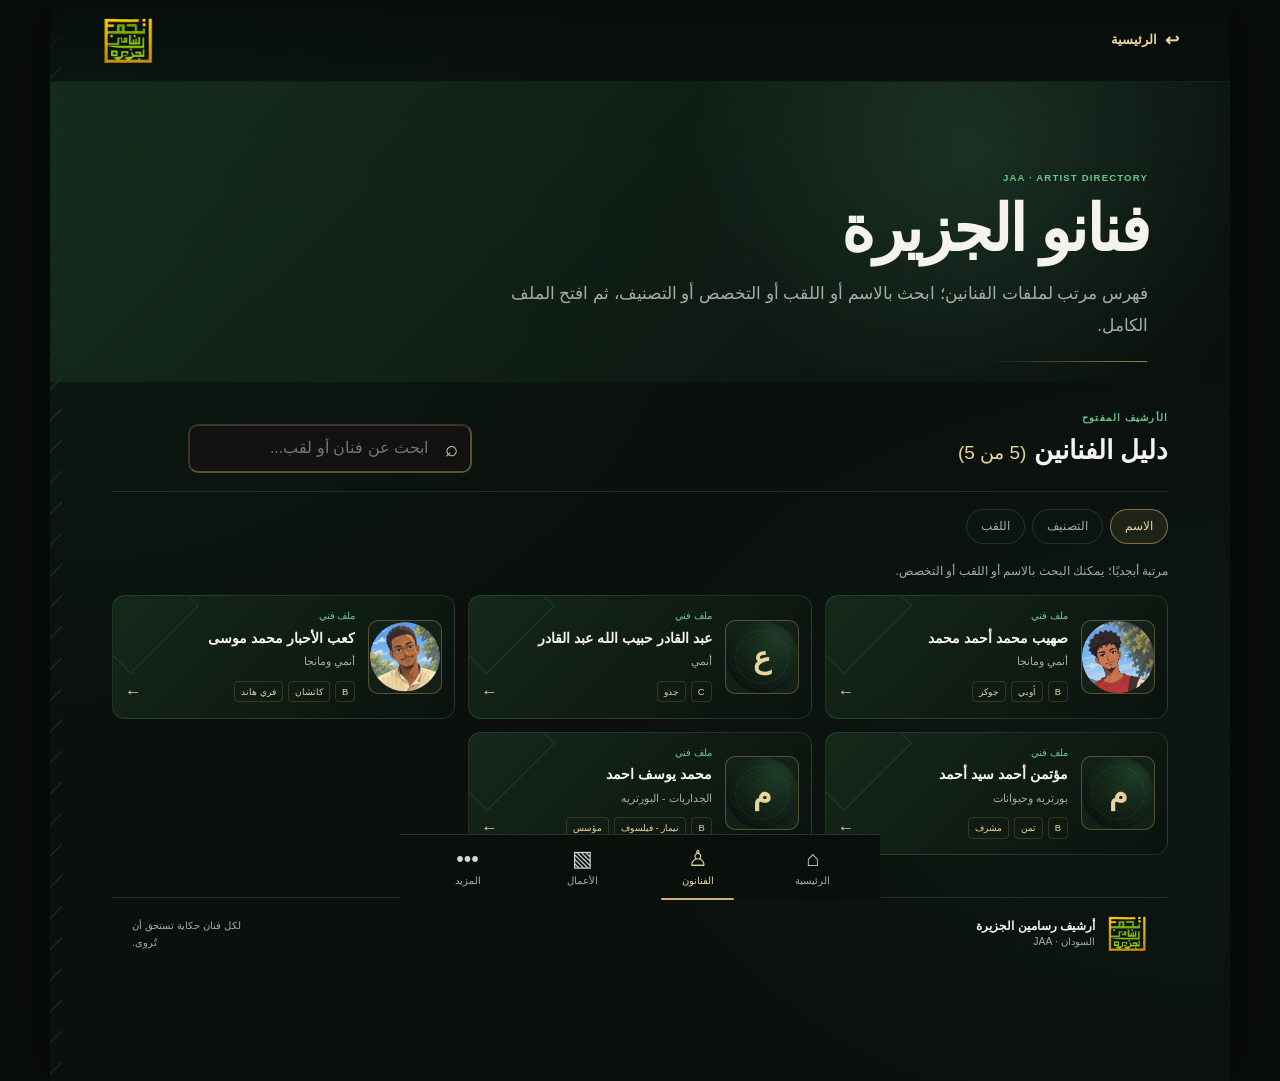
==== artists/index.html @ 65809514 "Add scalable artist directory page" ====
<!doctype html>
<html lang="ar" dir="rtl">
<head>
  <meta charset="utf-8">
  <meta name="viewport" content="width=device-width, initial-scale=1">
  <meta name="theme-color" content="#0b100e">
  <meta name="description" content="فهرس فناني أرشيف رسامين الجزيرة.">
  <title>فنانو الجزيرة | JAA</title>
  <link rel="stylesheet" href="../home-mobile.css?v=202610200746">
  <link rel="stylesheet" href="artists-archive.css?v=202610200746">
</head>
<body>
  <div class="page-shell artists-archive-shell">
    <header class="topbar archive-topbar">
      <a class="brand-mark" href="../index.html" aria-label="العودة إلى الصفحة الرئيسية">
        <img src="../Sudanese-Artist.png" alt="شعار أرشيف رسامين الجزيرة">
      </a>
      <a class="archive-back-link" href="../index.html">الرئيسية <span aria-hidden="true">↩</span></a>
    </header>

    <main>
      <section class="artists-archive-hero" aria-labelledby="artists-archive-title">
        <span class="section-kicker">JAA · ARTIST DIRECTORY</span>
        <h1 id="artists-archive-title">فنانو الجزيرة</h1>
        <p>فهرس مرتب لملفات الفنانين؛ ابحث بالاسم أو اللقب أو التخصص أو التصنيف، ثم افتح الملف الكامل.</p>
      </section>

      <section class="artists-directory" aria-labelledby="directory-title">
        <div class="directory-toolbar">
          <div>
            <span class="section-kicker">الأرشيف المفتوح</span>
            <h2 id="directory-title">دليل الفنانين <span id="artist-count" aria-live="polite">—</span></h2>
          </div>
          <label class="directory-search">
            <span class="visually-hidden">البحث في الفنانين</span>
            <span aria-hidden="true">⌕</span>
            <input id="artist-directory-search" type="search" autocomplete="off" placeholder="ابحث عن فنان أو لقب...">
            <button id="artist-directory-clear" type="button" aria-label="مسح البحث" hidden>×</button>
          </label>
        </div>

        <div class="directory-controls" aria-label="خيارات ترتيب الفنانين">
          <button class="directory-filter is-active" type="button" data-sort="name">الاسم</button>
          <button class="directory-filter" type="button" data-sort="rank">التصنيف</button>
          <button class="directory-filter" type="button" data-sort="nickname">اللقب</button>
        </div>

        <p class="directory-status" id="directory-status" aria-live="polite">جارٍ تحميل ملفات الفنانين...</p>
        <div class="artists-directory-grid" id="artists-directory-grid"></div>
        <div class="directory-empty" id="directory-empty" hidden>
          <strong>لم نعثر على فنان بهذه الكلمات</strong>
          <span>جرّب الاسم أو اللقب أو التخصص أو حرف التصنيف.</span>
        </div>
      </section>
    </main>

    <footer class="site-footer archive-footer">
      <img src="../Sudanese-Artist.png" alt="" aria-hidden="true">
      <div><strong>أرشيف رسامين الجزيرة</strong><span>السودان · JAA</span></div>
      <small>لكل فنان حكاية تستحق أن تُروى.</small>
    </footer>

    <nav class="bottom-nav" aria-label="التنقل السريع">
      <a class="bottom-link" href="../index.html"><span class="nav-icon" aria-hidden="true">⌂</span><span>الرئيسية</span></a>
      <a class="bottom-link is-active" href="index.html"><span class="nav-icon" aria-hidden="true">♙</span><span>الفنانون</span></a>
      <a class="bottom-link" href="../index.html#artworks"><span class="nav-icon" aria-hidden="true">▧</span><span>الأعمال</span></a>
      <a class="bottom-link" href="../index.html#title-guide"><span class="nav-icon" aria-hidden="true">•••</span><span>المزيد</span></a>
    </nav>
  </div>
  <script src="artists-archive.js?v=202610200746" defer></script>
</body>
</html>
---- home-mobile.css ----
/* JAA | mobile-first homepage */
:root {
  color-scheme: dark;
  --bg: #0b100e;
  --surface: #111a15;
  --surface-2: #17231c;
  --green: #67c58e;
  --green-bright: #82dba5;
  --gold: #d2ae67;
  --gold-light: #ead29d;
  --text: #f4f3ed;
  --muted: #a5ada6;
  --line: rgba(173, 201, 178, .15);
  --page-width: 480px;
  font-family: Tahoma, Arial, sans-serif;
}
* { box-sizing: border-box; }
html { scroll-behavior: smooth; scroll-padding-top: 76px; }
body {
  margin: 0;
  min-width: 320px;
  background: #080c0a;
  color: var(--text);
  line-height: 1.65;
  -webkit-font-smoothing: antialiased;
}
a { color: inherit; text-decoration: none; }
button, input { font: inherit; }
.page-shell {
  position: relative;
  width: min(100%, var(--page-width));
  min-height: 100vh;
  margin: 0 auto;
  overflow: hidden;
  padding-bottom: calc(78px + env(safe-area-inset-bottom));
  background:
    radial-gradient(ellipse at 0 25%, rgba(17, 89, 55, .13), transparent 40%),
    radial-gradient(ellipse at 100% 70%, rgba(20, 83, 52, .11), transparent 38%),
    var(--bg);
  box-shadow: 0 0 60px rgba(0,0,0,.35);
}
.page-shell::before {
  position: absolute;
  inset: 0 auto 0 0;
  z-index: 0;
  width: 12px;
  content: "";
  opacity: .15;
  pointer-events: none;
  background: repeating-linear-gradient(135deg, transparent 0 10px, #469b66 11px 12px, transparent 13px 22px);
}
.topbar, main, .site-footer { position: relative; z-index: 1; }
.topbar {
  position: absolute;
  z-index: 5;
  top: 0;
  right: 0;
  left: 0;
  height: 78px;
  display: flex;
  align-items: center;
  justify-content: space-between;
  padding: 10px 20px 10px 22px;
  direction: ltr;
  background: linear-gradient(180deg, rgba(6,13,9,.78), transparent);
}
.brand-mark { display: grid; place-items: center; width: 54px; height: 54px; }
.brand-mark img { display: block; width: 54px; height: 54px; object-fit: contain; }
.header-actions { display: flex; align-items: center; gap: 22px; direction: ltr; }
.search-box, .menu-box { position: relative; }
.search-box summary, .menu-box summary { list-style: none; cursor: pointer; }
.search-box summary::-webkit-details-marker, .menu-box summary::-webkit-details-marker { display: none; }
.search-box summary { width: 36px; height: 36px; display: grid; place-items: center; }
.search-box svg { width: 24px; height: 24px; fill: none; stroke: var(--text); stroke-width: 1.6; stroke-linecap: round; }
.search-box form { position: absolute; top: 42px; left: -55px; width: min(280px, 78vw); }
.search-box input { width: 100%; padding: 10px 13px; color: white; background: #101813; border: 1px solid var(--line); border-radius: 10px; outline: none; }
.menu-box summary { width: 34px; height: 34px; display: flex; flex-direction: column; justify-content: center; gap: 6px; }
.menu-box summary span { width: 28px; height: 2px; background: var(--gold-light); border-radius: 2px; }
.menu-panel { position: absolute; top: 43px; right: -8px; width: 190px; padding: 8px; display: grid; background: #101813; border: 1px solid var(--line); border-radius: 12px; box-shadow: 0 12px 35px #0009; }
.menu-panel a { padding: 10px 12px; border-radius: 8px; color: var(--text); font-size: .9rem; }
.menu-panel a:hover { background: #1a2a20; color: var(--green-bright); }
.hero {
  min-height: 0;
  position: relative;
  isolation: isolate;
  display: flex;
  align-items: flex-start;
  padding: 102px 28px 46px;
  overflow: hidden;
  background: #101b14;
}
.hero-image {
  position: absolute;
  inset: 0;
  z-index: -2;
  background:
    linear-gradient(270deg, rgba(7,13,9,.97) 0%, rgba(7,13,9,.91) 38%, rgba(7,13,9,.48) 72%, rgba(7,13,9,.15) 100%),
    radial-gradient(ellipse at 75% 75%, rgba(37,120,65,.55), transparent 36%),
    linear-gradient(160deg, #18271b 5%, #1b3823 50%, #070d09 100%);
}
.hero-image::before, .hero-image::after { position: absolute; content: ""; pointer-events: none; }
.hero-image::before {
  inset: auto -15% -5% 20%;
  height: 44%;
  opacity: .4;
  background: repeating-linear-gradient(173deg, transparent 0 23px, rgba(205,174,103,.16) 24px 25px, transparent 26px 48px), linear-gradient(0deg, #0c1b10, transparent);
  transform: skewY(-5deg);
}
.hero-image::after {
  top: 18%; right: -10%; width: 46%; height: 35%;
  border: 1px solid rgba(202,173,112,.2);
  border-radius: 48% 45% 5% 5%;
  box-shadow: 0 0 0 20px rgba(202,173,112,.025), 0 0 0 40px rgba(202,173,112,.02);
}
.hero-content { position: relative; z-index: 1; width: 100%; text-align: right; }
.eyebrow, .section-kicker { display: block; color: var(--green); font-size: .66rem; letter-spacing: .22em; font-weight: 700; }
.eyebrow { margin: 0 0 12px; direction: ltr; text-align: right; }
.hero h1 { display: flex; flex-direction: column; align-items: flex-start; gap: 0; margin: 0 0 13px; font-size: clamp(2.1rem, 9vw, 3rem); line-height: 1.17; font-weight: 900; letter-spacing: -.045em; }
.headline-white, .headline-middle, .headline-outline { display: block; }
.headline-white, .headline-middle { color: #f4f3ed; }
.headline-middle .headline-gold { color: var(--gold-light); }
.headline-outline { color: transparent; -webkit-text-stroke: 1.3px #f4f3ed; text-stroke: 1.3px #f4f3ed; }
.hero-description { max-width: 360px; margin: 0 0 20px; color: #c2c9c2; font-size: .94rem; line-height: 1.9; }
.hero-actions { display: grid; gap: 10px; width: min(100%, 330px); }
.button { min-height: 48px; padding: 10px 18px; display: flex; align-items: center; justify-content: center; gap: 10px; border: 1px solid transparent; border-radius: 10px; font-weight: 800; font-size: .95rem; transition: transform .2s, filter .2s; }
.button:active { transform: scale(.98); }
.button-gold { color: #1b1b12; background: linear-gradient(135deg, #e6c780, #c69e52); box-shadow: 0 8px 20px rgba(0,0,0,.22); }
.button-gold span { font-size: 1.2rem; }
.button-outline { color: var(--text); border-color: rgba(226,196,128,.72); background: rgba(9,16,11,.43); }
.hero-caption { position: static; display: block; margin-top: 12px; color: rgba(239,239,225,.72); font-size: .68rem; }
.hero-side-label { display: none; }
.archive-search-section { position: relative; z-index: 1; margin: 8px 20px 0; padding: 22px 16px 18px; border: 1px solid rgba(103,197,142,.26); border-radius: 16px; background: linear-gradient(145deg, rgba(22,43,29,.96), rgba(10,18,13,.98)); box-shadow: 0 18px 45px rgba(0,0,0,.18); }
.search-intro h2 { margin: 5px 0 3px; color: var(--text); font-size: 1.22rem; line-height: 1.4; }
.search-intro p { margin: 0 0 13px; color: var(--muted); font-size: .76rem; line-height: 1.7; }
.search-layout { display: block; }
.search-main-column { min-width: 0; }
.archive-search-form { position: relative; display: flex; align-items: center; }
.archive-search-form input { width: 100%; min-height: 52px; padding: 11px 43px 11px 39px; color: var(--text); background: rgba(4,10,7,.78); border: 1px solid rgba(210,174,103,.5); border-radius: 11px; outline: none; direction: rtl; box-shadow: inset 0 0 0 1px rgba(255,255,255,.02); }
.archive-search-form input:focus { border-color: var(--green-bright); box-shadow: 0 0 0 3px rgba(103,197,142,.12); }
.archive-search-form input::placeholder { color: #77857b; }
.archive-search-icon { position: absolute; z-index: 1; right: 13px; color: var(--gold-light); font-size: 1.55rem; line-height: 1; pointer-events: none; }
.archive-search-form button { position: absolute; left: 9px; width: 28px; height: 28px; border: 0; border-radius: 50%; color: var(--muted); background: rgba(255,255,255,.08); cursor: pointer; font-size: 1.1rem; line-height: 1; }
.search-hint { margin: 8px 2px 0; color: #87948a; font-size: .68rem; }
.search-key-panel { min-height: 52px; padding: 8px; border: 1px solid rgba(210,174,103,.28); border-radius: 11px; background: rgba(4,10,7,.5); }
.search-key-panel > strong { display: block; margin-bottom: 5px; color: var(--gold-light); font-size: .64rem; }
.search-key-list { display: flex; flex-wrap: wrap; gap: 4px; }
.search-key { min-height: 23px; padding: 2px 6px; border: 1px solid rgba(103,197,142,.28); border-radius: 5px; color: #c9d7cc; background: rgba(103,197,142,.08); cursor: pointer; font-size: .59rem; }
.search-key:hover, .search-key:focus-visible { border-color: var(--green-bright); color: var(--text); background: rgba(103,197,142,.2); outline: none; }
.search-results { display: grid; gap: 13px; margin-top: 15px; }
.search-result-group { display: grid; gap: 8px; }
.search-result-group h3 { display: flex; align-items: center; gap: 7px; margin: 0; color: var(--gold-light); font-size: .77rem; }
.search-result-group h3 span { display: inline-grid; min-width: 20px; height: 20px; place-items: center; border: 1px solid rgba(210,174,103,.3); border-radius: 50%; color: var(--text); font-size: .62rem; }
.search-result-card { min-width: 0; display: flex; align-items: center; gap: 10px; padding: 9px; border: 1px solid rgba(173,201,178,.13); border-radius: 11px; background: rgba(17,29,21,.82); transition: border-color .2s, transform .2s, background .2s; }
.search-result-card:hover { transform: translateY(-2px); border-color: rgba(103,197,142,.55); background: rgba(25,48,32,.9); }
.search-result-card > img { width: 62px; height: 62px; flex: 0 0 62px; object-fit: cover; border-radius: 8px; border: 1px solid rgba(210,174,103,.3); background: #0a100c; }
.artwork-result-card > img { object-fit: contain; }
.search-result-copy { min-width: 0; flex: 1; display: grid; gap: 1px; }
.search-result-copy small { color: var(--green); font-size: .6rem; font-weight: 800; }
.search-result-copy strong { overflow: hidden; color: var(--text); font-size: .78rem; text-overflow: ellipsis; white-space: nowrap; }
.search-result-copy em { overflow: hidden; color: var(--muted); font-size: .66rem; font-style: normal; text-overflow: ellipsis; white-space: nowrap; }
.search-result-tags { display: flex; flex-wrap: wrap; gap: 4px; margin-top: 4px; }
.search-result-tag { padding: 1px 5px; border: 1px solid rgba(173,201,178,.13); border-radius: 4px; color: #aab7ad; font-size: .57rem; line-height: 1.5; }
.search-result-tag b { margin-inline-end: 3px; color: var(--gold-light); font-weight: 700; }
.search-result-arrow { flex: 0 0 auto; color: var(--gold-light); font-size: 1rem; }
.search-empty { display: grid; gap: 3px; padding: 14px 5px 4px; color: var(--muted); font-size: .72rem; }
.search-empty strong { color: var(--text); font-size: .84rem; }
.classification-note { position: relative; z-index: 1; display: grid; grid-template-columns: auto 1fr; gap: 10px; align-items: start; margin: 20px 20px 4px; padding: 16px 15px; border-top: 1px solid rgba(210,174,103,.35); border-bottom: 1px solid rgba(103,197,142,.22); background: linear-gradient(90deg, rgba(210,174,103,.06), transparent 70%); }
.classification-note-mark { display: grid; width: 38px; height: 38px; place-items: center; border: 1px solid rgba(210,174,103,.38); border-radius: 8px; color: var(--gold-light); font: 700 .56rem Georgia, serif; letter-spacing: .08em; }
.classification-note h2 { margin: 5px 0 4px; color: var(--text); font-size: .98rem; line-height: 1.45; }
.classification-note p { margin: 0; color: var(--muted); font-size: .71rem; line-height: 1.8; }
.rank-key { display: grid; grid-template-columns: repeat(3, minmax(0, 1fr)); gap: 5px; margin-top: 11px; }
.rank-key div { display: grid; gap: 1px; padding: 5px 4px; border: 1px solid rgba(210,174,103,.2); border-radius: 6px; background: rgba(10,17,12,.5); text-align: center; }
.rank-key b { color: var(--gold-light); font: 800 .73rem Georgia, serif; letter-spacing: .04em; }
.rank-key span { color: #8f9c92; font-size: .55rem; }
.classification-note-link { grid-column: 2; justify-self: start; margin-top: 5px; color: var(--gold-light); font-size: .69rem; font-weight: 700; }
.classification-note-link span { margin-inline-start: 4px; }
.content-section { position: relative; z-index: 1; padding: 25px 20px 8px; }
.section-heading { display: flex; align-items: end; justify-content: space-between; gap: 10px; margin-bottom: 14px; }
.section-kicker { margin-bottom: 2px; font-size: .6rem; letter-spacing: .12em; }
.section-heading h2, .about-section h2 { margin: 0; color: var(--text); font-size: 1.25rem; line-height: 1.4; }
.section-heading > div { min-width: 0; }
.text-link { flex: 0 0 auto; color: var(--green); font-size: .76rem; white-space: nowrap; }
.text-link span { font-size: 1rem; margin-inline-start: 4px; }
.artwork-list { display: grid; grid-auto-columns: 74%; grid-auto-flow: column; gap: 12px; overflow-x: auto; padding: 0 0 9px; scroll-snap-type: x mandatory; scrollbar-width: none; }
.artwork-list::-webkit-scrollbar { display: none; }
.artwork-card { min-width: 0; overflow: hidden; scroll-snap-align: start; border: 1px solid var(--line); border-radius: 13px; background: linear-gradient(145deg, #17221b, #0e1511); }
.artwork-placeholder { position: relative; height: 150px; overflow: hidden; display: grid; place-items: center; color: rgba(235,223,188,.72); background: radial-gradient(ellipse at 24% 67%, rgba(208,168,83,.44), transparent 34%), radial-gradient(ellipse at 72% 30%, rgba(48,143,91,.48), transparent 36%), linear-gradient(145deg, #1a3022, #111710 68%); }
.artwork-placeholder::before { position: absolute; inset: 0; content: ""; opacity: .45; background: repeating-linear-gradient(135deg, transparent 0 20px, rgba(230,204,145,.12) 21px 22px, transparent 23px 42px); }
.artwork-placeholder::after { position: absolute; inset: auto 0 0; height: 35%; content: ""; background: linear-gradient(0deg, rgba(7,12,9,.52), transparent); }
.artwork-placeholder span { position: relative; z-index: 1; padding: 5px 9px; border: 1px solid rgba(235,223,188,.3); border-radius: 30px; background: rgba(10,17,12,.48); font-size: .7rem; }
.artwork-two .artwork-placeholder { background: radial-gradient(ellipse at 50% 70%, rgba(198,158,82,.44), transparent 40%), linear-gradient(160deg, #294532, #111910 65%); }
.artwork-three .artwork-placeholder { background: radial-gradient(ellipse at 72% 42%, rgba(142,86,52,.4), transparent 34%), radial-gradient(ellipse at 20% 80%, rgba(35,112,73,.48), transparent 45%), #151a15; }
.artwork-meta { padding: 9px 11px 11px; display: flex; justify-content: space-between; align-items: center; gap: 8px; }
.artwork-meta h3 { margin: 0; color: var(--text); font-size: .82rem; }
.artwork-meta p, .artwork-year { margin: 2px 0 0; color: var(--muted); font-size: .69rem; }
.artwork-year { direction: ltr; }
.artists-section { padding-top: 28px; }
.artist-card { position: relative; min-height: 112px; display: flex; align-items: center; gap: 13px; padding: 10px; border: 1px solid var(--line); border-radius: 13px; background: linear-gradient(115deg, rgba(21,38,27,.96), rgba(12,19,14,.96)); }
.artist-card > img { width: 88px; height: 88px; flex: 0 0 88px; object-fit: cover; border-radius: 10px; border: 1px solid rgba(205,174,103,.35); }
.artist-info { display: grid; gap: 2px; min-width: 0; }
.artist-info strong { color: var(--text); font-size: .9rem; }
.artist-info > span:not(.artist-cta) { color: var(--muted); font-size: .73rem; }
.artist-info .artist-cta { margin-top: 6px; color: var(--gold-light); font-size: .71rem; }
.artist-cta b { margin-inline-start: 5px; font-size: 1rem; }
.artist-arrow { margin-inline-start: auto; color: var(--muted); font-size: 1.6rem; }
.artist-note { color: var(--muted); font-size: .72rem; margin: 9px 2px 0; }
.about-section { margin: 24px 20px 10px; padding: 19px; border: 1px solid rgba(202,174,111,.2); border-radius: 14px; background: linear-gradient(125deg, rgba(24,49,32,.7), rgba(13,20,15,.85)); }
.about-section h2 { margin: 7px 0; font-size: 1.08rem; }
.about-section p { margin: 0; color: var(--muted); font-size: .82rem; line-height: 1.85; }
.title-guide-link { display: inline-flex; align-items: center; gap: 8px; margin-top: 13px; padding: 8px 11px; border: 1px solid rgba(210,174,103,.42); border-radius: 9px; color: var(--gold-light); background: rgba(10,17,12,.45); font-size: .75rem; font-weight: 700; }
.title-guide-link:focus-visible { outline: 2px solid var(--gold-light); outline-offset: 3px; }
.title-guide { margin: 24px 20px 28px; padding: 18px 15px 16px; border: 1px solid rgba(202,174,111,.24); border-radius: 16px; background: linear-gradient(145deg, rgba(20,34,24,.94), rgba(10,16,12,.98)); }
.title-guide .section-heading { align-items: center; margin-bottom: 8px; }
.title-guide .section-heading h2 { margin: 0; font-size: 1.12rem; }
.title-guide-mark { padding: 4px 7px; border: 1px solid rgba(210,174,103,.32); border-radius: 6px; color: var(--gold-light); font: 700 .58rem Georgia, serif; letter-spacing: .1em; }
.title-guide-intro { margin: 0 0 13px; color: var(--muted); font-size: .75rem; line-height: 1.75; }
.title-icon-sprite { position: absolute; width: 0; height: 0; overflow: hidden; }
.title-category { margin-top: 9px; overflow: hidden; border: 1px solid var(--line); border-radius: 12px; background: rgba(10,17,12,.58); }
.title-category summary { min-height: 48px; padding: 10px 12px; display: flex; align-items: center; gap: 8px; list-style: none; color: var(--text); cursor: pointer; font-size: .82rem; font-weight: 800; }
.title-category summary::-webkit-details-marker { display: none; }
.title-category-count { margin-inline-start: auto; color: var(--muted); font-size: .65rem; font-weight: 400; white-space: nowrap; }
.title-category-toggle { width: 22px; height: 22px; flex: 0 0 auto; display: grid; place-items: center; border: 1px solid rgba(210,174,103,.35); border-radius: 50%; color: var(--gold-light); }
.title-category-toggle::before { content: "+"; font-size: 1rem; line-height: 1; }
.title-category[open] .title-category-toggle::before { content: "−"; }
.title-grid { display: grid; gap: 7px; padding: 0 8px 9px; }
.title-card { min-width: 0; padding: 10px; display: flex; align-items: flex-start; gap: 10px; border: 1px solid rgba(173,201,178,.1); border-radius: 10px; background: rgba(17,26,21,.75); }
.title-card-icon { width: 32px; height: 32px; flex: 0 0 32px; display: grid; place-items: center; border: 1px solid rgba(210,174,103,.28); border-radius: 9px; color: var(--gold-light); background: rgba(210,174,103,.06); }
.title-card-icon svg { width: 19px; height: 19px; fill: none; stroke: currentColor; stroke-width: 1.6; stroke-linecap: round; stroke-linejoin: round; }
.title-card-copy { min-width: 0; flex: 1; }
.title-card-copy h3 { margin: 0 0 3px; color: var(--text); font-size: .81rem; line-height: 1.4; }
.title-card-copy p { margin: 0; color: var(--muted); font-size: .69rem; line-height: 1.65; }
.title-guide-note { margin: 12px 2px 0; color: #849188; font-size: .66rem; line-height: 1.7; }
.site-footer { padding: 15px 20px 20px; display: flex; align-items: center; gap: 11px; border-top: 1px solid var(--line); }
.site-footer img { width: 42px; height: 42px; object-fit: contain; }
.site-footer div { display: grid; line-height: 1.4; }
.site-footer strong { color: var(--text); font-size: .78rem; }
.site-footer div span, .site-footer small { color: var(--muted); font-size: .65rem; }
.site-footer small { margin-inline-start: auto; max-width: 128px; text-align: left; }
.bottom-nav { position: fixed; z-index: 10; bottom: 0; left: 50%; transform: translateX(-50%); width: min(100%, var(--page-width)); min-height: calc(66px + env(safe-area-inset-bottom)); padding: 8px 10px calc(7px + env(safe-area-inset-bottom)); display: grid; grid-template-columns: repeat(4, 1fr); background: rgba(10,16,12,.96); border-top: 1px solid rgba(157,190,163,.2); backdrop-filter: blur(16px); }
.bottom-link { position: relative; display: flex; flex-direction: column; align-items: center; justify-content: center; gap: 1px; color: #a8b1aa; font-size: .64rem; }
.nav-icon { height: 25px; color: #d0d8d1; font-size: 1.35rem; line-height: 1.15; }
.bottom-link.is-active { color: var(--gold-light); }
.bottom-link.is-active .nav-icon { color: var(--gold-light); }
.bottom-link.is-active::after { position: absolute; right: 18%; bottom: -7px; left: 18%; height: 2px; content: ""; background: var(--gold); border-radius: 4px; }
.visually-hidden { position: absolute; width: 1px; height: 1px; padding: 0; margin: -1px; overflow: hidden; clip: rect(0,0,0,0); white-space: nowrap; border: 0; }
@media (max-width: 360px) {
  .hero { min-height: 0; padding-inline: 21px; }
  .hero h1 { font-size: 2.05rem; }
  .hero-description { font-size: .87rem; }
  .content-section { padding-inline: 15px; }
  .about-section { margin-inline: 15px; }
  .title-guide { margin-inline: 15px; padding-inline: 12px; }
  .artwork-list { grid-auto-columns: 82%; }
  .artist-card > img { width: 76px; height: 76px; flex-basis: 76px; }
  .archive-search-section, .classification-note { margin-inline: 15px; }
}
@media (prefers-reduced-motion: reduce) {
  html { scroll-behavior: auto; }
  *, *::before, *::after { transition-duration: .01ms !important; }
}
/* ضبط صورة بطاقة أحدث الأعمال */
.artwork-list > .artwork-card {
  display: block;
  width: 100%;
  min-width: 0;
  color: inherit;
  text-decoration: none;
}

.artwork-list > .artwork-card > .artwork-image {
  display: block;
  width: 100%;
  height: 170px;
  max-height: 170px;
  object-fit: contain;
  object-position: center;
  background: #080d0a;
}
---- artists/artists-archive.css ----
.artists-archive-shell { width: min(100%, 1180px); max-width: 1180px; min-height: 100vh; padding-bottom: 106px; overflow: hidden; }
.archive-topbar { position: relative; height: 82px; padding-inline: clamp(20px, 4vw, 54px); border-bottom: 1px solid rgba(173,201,178,.09); background: linear-gradient(180deg, rgba(6,13,9,.92), rgba(6,13,9,.15)); }
.archive-back-link { display: inline-flex; align-items: center; gap: 8px; color: var(--gold-light); font-size: .84rem; font-weight: 700; }
.archive-back-link span { font-size: 1.05rem; }
.artists-archive-hero { position: relative; padding: clamp(48px, 8vw, 88px) clamp(20px, 7vw, 82px) 40px; background: radial-gradient(circle at 78% 22%, rgba(103,197,142,.14), transparent 29%), linear-gradient(135deg, rgba(21,49,31,.8), rgba(8,14,10,.2)); }
.artists-archive-hero::after { position: absolute; right: 7%; bottom: 20px; width: 160px; height: 1px; content: ""; background: linear-gradient(90deg, transparent, var(--gold)); opacity: .7; }
.artists-archive-hero h1 { max-width: 760px; margin: 7px 0 12px; color: var(--text); font-size: clamp(2rem, 5vw, 4rem); line-height: 1.15; letter-spacing: -.04em; }
.artists-archive-hero p { max-width: 660px; margin: 0; color: var(--muted); font-size: clamp(.88rem, 1.5vw, 1.05rem); line-height: 1.9; }
.artists-directory { padding: 28px clamp(16px, 5vw, 62px) 42px; }
.directory-toolbar { display: flex; align-items: end; justify-content: space-between; gap: 22px; padding-bottom: 18px; border-bottom: 1px solid var(--line); }
.directory-toolbar h2 { margin: 3px 0 0; color: var(--text); font-size: clamp(1.2rem, 2.6vw, 1.65rem); }
#artist-count { color: var(--gold-light); font-size: .72em; font-weight: 500; }
.directory-search { position: relative; display: flex; align-items: center; width: min(100%, 360px); }
.directory-search > span { position: absolute; right: 14px; z-index: 1; color: var(--gold-light); font-size: 1.35rem; pointer-events: none; }
.directory-search input { min-height: 48px; padding: 9px 42px 9px 38px; border-color: rgba(210,174,103,.4); border-radius: 10px; direction: rtl; }
.directory-search button { position: absolute; left: 9px; width: 27px; height: 27px; border: 0; border-radius: 50%; color: var(--muted); background: rgba(255,255,255,.08); cursor: pointer; }
.directory-controls { display: flex; flex-wrap: wrap; gap: 7px; padding: 17px 0; }
.directory-filter { padding: 7px 14px; border: 1px solid var(--line); border-radius: 999px; color: var(--muted); background: rgba(12,23,16,.7); cursor: pointer; font-size: .74rem; }
.directory-filter:hover, .directory-filter.is-active { border-color: rgba(210,174,103,.55); color: var(--gold-light); background: rgba(210,174,103,.1); }
.directory-status { margin: 0 0 14px; color: var(--muted); font-size: .76rem; }
.artists-directory-grid { display: grid; grid-template-columns: repeat(auto-fill, minmax(255px, 1fr)); gap: 13px; }
.directory-artist-card { position: relative; display: grid; grid-template-columns: 74px 1fr; align-items: center; gap: 13px; min-height: 106px; padding: 12px; overflow: hidden; border: 1px solid var(--line); border-radius: 13px; background: linear-gradient(135deg, rgba(22,42,28,.94), rgba(10,18,13,.98)); transition: transform .2s ease, border-color .2s ease, box-shadow .2s ease; }
.directory-artist-card::before { position: absolute; top: -38px; left: -30px; width: 94px; height: 94px; content: ""; border: 1px solid rgba(103,197,142,.14); transform: rotate(45deg); }
.directory-artist-card:hover { transform: translateY(-3px); border-color: rgba(103,197,142,.55); box-shadow: 0 14px 30px rgba(0,0,0,.22); }
.directory-artist-card img { position: relative; width: 74px; height: 74px; object-fit: cover; border: 1px solid rgba(210,174,103,.35); border-radius: 10px; background: #132018; }
.directory-artist-copy { position: relative; min-width: 0; display: grid; gap: 2px; }
.directory-artist-copy small { color: var(--green); font-size: .62rem; }
.directory-artist-copy strong { overflow: hidden; color: var(--text); font-size: .9rem; text-overflow: ellipsis; white-space: nowrap; }
.directory-artist-copy em { overflow: hidden; color: var(--muted); font-size: .7rem; font-style: normal; text-overflow: ellipsis; white-space: nowrap; }
.directory-artist-meta { display: flex; align-items: center; gap: 5px; margin-top: 5px; overflow: hidden; }
.directory-artist-meta span { padding: 2px 6px; overflow: hidden; border: 1px solid rgba(210,174,103,.2); border-radius: 4px; color: var(--gold-light); font-size: .59rem; text-overflow: ellipsis; white-space: nowrap; }
.directory-arrow { margin-inline-start: auto; color: var(--gold-light); font-size: 1.05rem; }
.directory-empty { padding: 42px 20px; border: 1px dashed rgba(210,174,103,.35); border-radius: 13px; color: var(--muted); text-align: center; }
.directory-empty strong, .directory-empty span { display: block; }
.directory-empty strong { margin-bottom: 5px; color: var(--text); }
.directory-empty span { font-size: .78rem; }
.archive-footer { margin-inline: clamp(16px, 5vw, 62px); }
@media (max-width: 640px) {
  .archive-topbar { height: 72px; }
  .artists-archive-hero { padding-top: 45px; padding-bottom: 28px; }
  .directory-toolbar { display: grid; gap: 16px; }
  .directory-search { width: 100%; }
  .artists-directory-grid { grid-template-columns: 1fr; gap: 10px; }
  .directory-artist-card { min-height: 96px; }
}
@media (min-width: 900px) {
  .artists-directory-grid { grid-template-columns: repeat(3, minmax(0, 1fr)); }
}
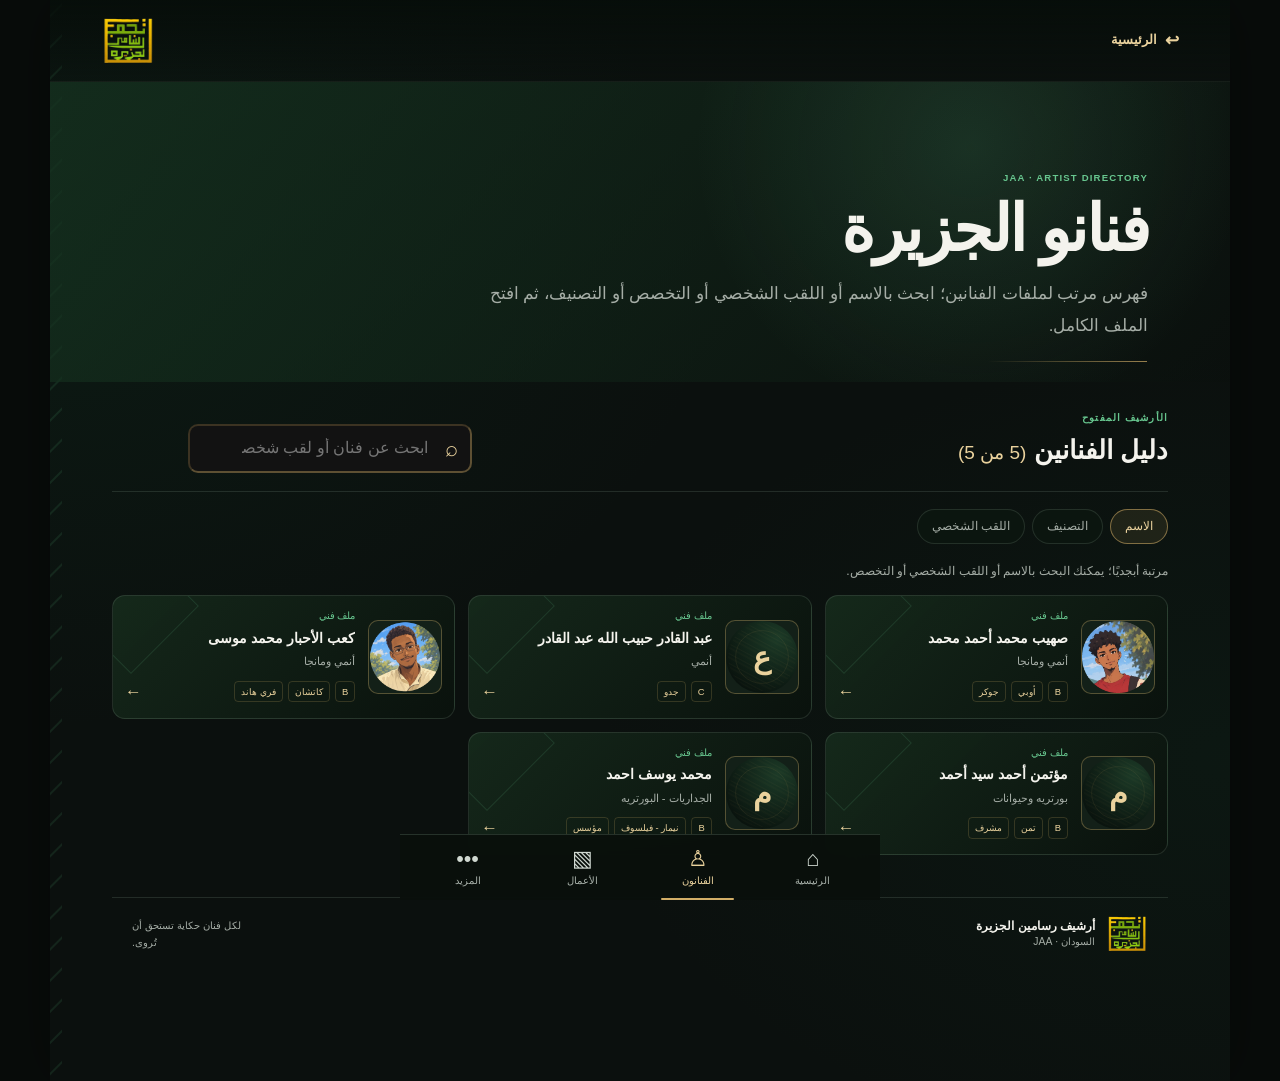
==== commit 28818a88: "Clarify personal nicknames and artist badges" ====
--- a/artists/index.html
+++ b/artists/index.html
@@ -22,7 +22,7 @@
       <section class="artists-archive-hero" aria-labelledby="artists-archive-title">
         <span class="section-kicker">JAA · ARTIST DIRECTORY</span>
         <h1 id="artists-archive-title">فنانو الجزيرة</h1>
-        <p>فهرس مرتب لملفات الفنانين؛ ابحث بالاسم أو اللقب أو التخصص أو التصنيف، ثم افتح الملف الكامل.</p>
+        <p>فهرس مرتب لملفات الفنانين؛ ابحث بالاسم أو اللقب الشخصي أو التخصص أو التصنيف، ثم افتح الملف الكامل.</p>
       </section>
 
       <section class="artists-directory" aria-labelledby="directory-title">
@@ -34,7 +34,7 @@
           <label class="directory-search">
             <span class="visually-hidden">البحث في الفنانين</span>
             <span aria-hidden="true">⌕</span>
-            <input id="artist-directory-search" type="search" autocomplete="off" placeholder="ابحث عن فنان أو لقب...">
+            <input id="artist-directory-search" type="search" autocomplete="off" placeholder="ابحث عن فنان أو لقب شخصي...">
             <button id="artist-directory-clear" type="button" aria-label="مسح البحث" hidden>×</button>
           </label>
         </div>
@@ -42,14 +42,14 @@
         <div class="directory-controls" aria-label="خيارات ترتيب الفنانين">
           <button class="directory-filter is-active" type="button" data-sort="name">الاسم</button>
           <button class="directory-filter" type="button" data-sort="rank">التصنيف</button>
-          <button class="directory-filter" type="button" data-sort="nickname">اللقب</button>
+          <button class="directory-filter" type="button" data-sort="nickname">اللقب الشخصي</button>
         </div>
 
         <p class="directory-status" id="directory-status" aria-live="polite">جارٍ تحميل ملفات الفنانين...</p>
         <div class="artists-directory-grid" id="artists-directory-grid"></div>
         <div class="directory-empty" id="directory-empty" hidden>
           <strong>لم نعثر على فنان بهذه الكلمات</strong>
-          <span>جرّب الاسم أو اللقب أو التخصص أو حرف التصنيف.</span>
+          <span>جرّب الاسم أو اللقب الشخصي أو التخصص أو حرف التصنيف.</span>
         </div>
       </section>
     </main>
--- a/home-mobile.css
+++ b/home-mobile.css
@@ -195,15 +195,35 @@
 .artwork-meta p, .artwork-year { margin: 2px 0 0; color: var(--muted); font-size: .69rem; }
 .artwork-year { direction: ltr; }
 .artists-section { padding-top: 28px; }
+.artists-intro { margin: 5px 0 0; color: var(--muted); font-size: .68rem; line-height: 1.7; }
+.featured-artists-list { display: grid; grid-template-rows: repeat(2, minmax(0, auto)); grid-auto-columns: 84%; grid-auto-flow: column; gap: 10px 11px; overflow-x: auto; padding: 0 0 9px; scroll-snap-type: x mandatory; scrollbar-width: none; }
+.featured-artists-list::-webkit-scrollbar { display: none; }
 .artist-card { position: relative; min-height: 112px; display: flex; align-items: center; gap: 13px; padding: 10px; border: 1px solid var(--line); border-radius: 13px; background: linear-gradient(115deg, rgba(21,38,27,.96), rgba(12,19,14,.96)); }
+.featured-artist-card { min-width: 0; scroll-snap-align: start; }
 .artist-card > img { width: 88px; height: 88px; flex: 0 0 88px; object-fit: cover; border-radius: 10px; border: 1px solid rgba(205,174,103,.35); }
 .artist-info { display: grid; gap: 2px; min-width: 0; }
+.artist-info small { color: var(--green); font-size: .61rem; }
 .artist-info strong { color: var(--text); font-size: .9rem; }
 .artist-info > span:not(.artist-cta) { color: var(--muted); font-size: .73rem; }
+.artist-info .artist-personal-nickname { margin-top: 4px; overflow: hidden; color: var(--gold-light); font-size: .66rem; text-overflow: ellipsis; white-space: nowrap; }
+.artist-info .artist-tags { display: flex; gap: 4px; margin-top: 5px; overflow: hidden; }
+.artist-tags b { padding: 2px 6px; overflow: hidden; border: 1px solid rgba(210,174,103,.23); border-radius: 4px; color: var(--gold-light); font-size: .58rem; font-weight: 500; text-overflow: ellipsis; white-space: nowrap; }
 .artist-info .artist-cta { margin-top: 6px; color: var(--gold-light); font-size: .71rem; }
 .artist-cta b { margin-inline-start: 5px; font-size: 1rem; }
 .artist-arrow { margin-inline-start: auto; color: var(--muted); font-size: 1.6rem; }
-.artist-note { color: var(--muted); font-size: .72rem; margin: 9px 2px 0; }
+.artists-directory-cta { display: grid; justify-items: center; gap: 7px; margin-top: 13px; text-align: center; }
+.artists-directory-cta a { padding: 9px 15px; border-radius: 9px; color: #10160f; background: var(--gold-light); font-size: .74rem; font-weight: 800; }
+.artists-directory-cta a span { margin-inline-start: 5px; }
+.artists-directory-cta small { color: var(--muted); font-size: .62rem; }
+.featured-artworks-space { position: relative; z-index: 1; margin: 23px 20px 10px; padding: 18px 15px 15px; border: 1px solid rgba(210,174,103,.24); border-radius: 16px; background: linear-gradient(145deg, rgba(25,43,29,.9), rgba(10,16,12,.98)); }
+.featured-artworks-space .section-heading { align-items: center; margin-bottom: 7px; }
+.featured-artworks-space .section-heading h2 { margin: 0; font-size: 1.08rem; }
+.featured-artworks-space p { margin: 0; color: var(--muted); font-size: .73rem; line-height: 1.8; }
+.special-artworks-mark { padding: 4px 7px; border: 1px solid rgba(210,174,103,.32); border-radius: 6px; color: var(--gold-light); font: 700 .58rem Georgia, serif; letter-spacing: .1em; }
+.special-artworks-empty { position: relative; display: flex; align-items: center; justify-content: space-between; min-height: 66px; margin-top: 13px; padding: 10px 12px; overflow: hidden; border: 1px dashed rgba(210,174,103,.35); border-radius: 10px; color: rgba(234,210,157,.7); background: rgba(7,13,9,.45); font-size: .7rem; }
+.special-artworks-empty::before { position: absolute; inset: 0; content: ""; opacity: .4; background: repeating-linear-gradient(135deg, transparent 0 15px, rgba(210,174,103,.08) 16px 17px, transparent 18px 34px); }
+.special-artworks-empty span, .special-artworks-empty b { position: relative; }
+.special-artworks-empty b { display: grid; width: 27px; height: 27px; place-items: center; border: 1px solid rgba(210,174,103,.38); border-radius: 50%; color: var(--gold-light); font-size: 1.1rem; font-weight: 400; }
 .about-section { margin: 24px 20px 10px; padding: 19px; border: 1px solid rgba(202,174,111,.2); border-radius: 14px; background: linear-gradient(125deg, rgba(24,49,32,.7), rgba(13,20,15,.85)); }
 .about-section h2 { margin: 7px 0; font-size: 1.08rem; }
 .about-section p { margin: 0; color: var(--muted); font-size: .82rem; line-height: 1.85; }
